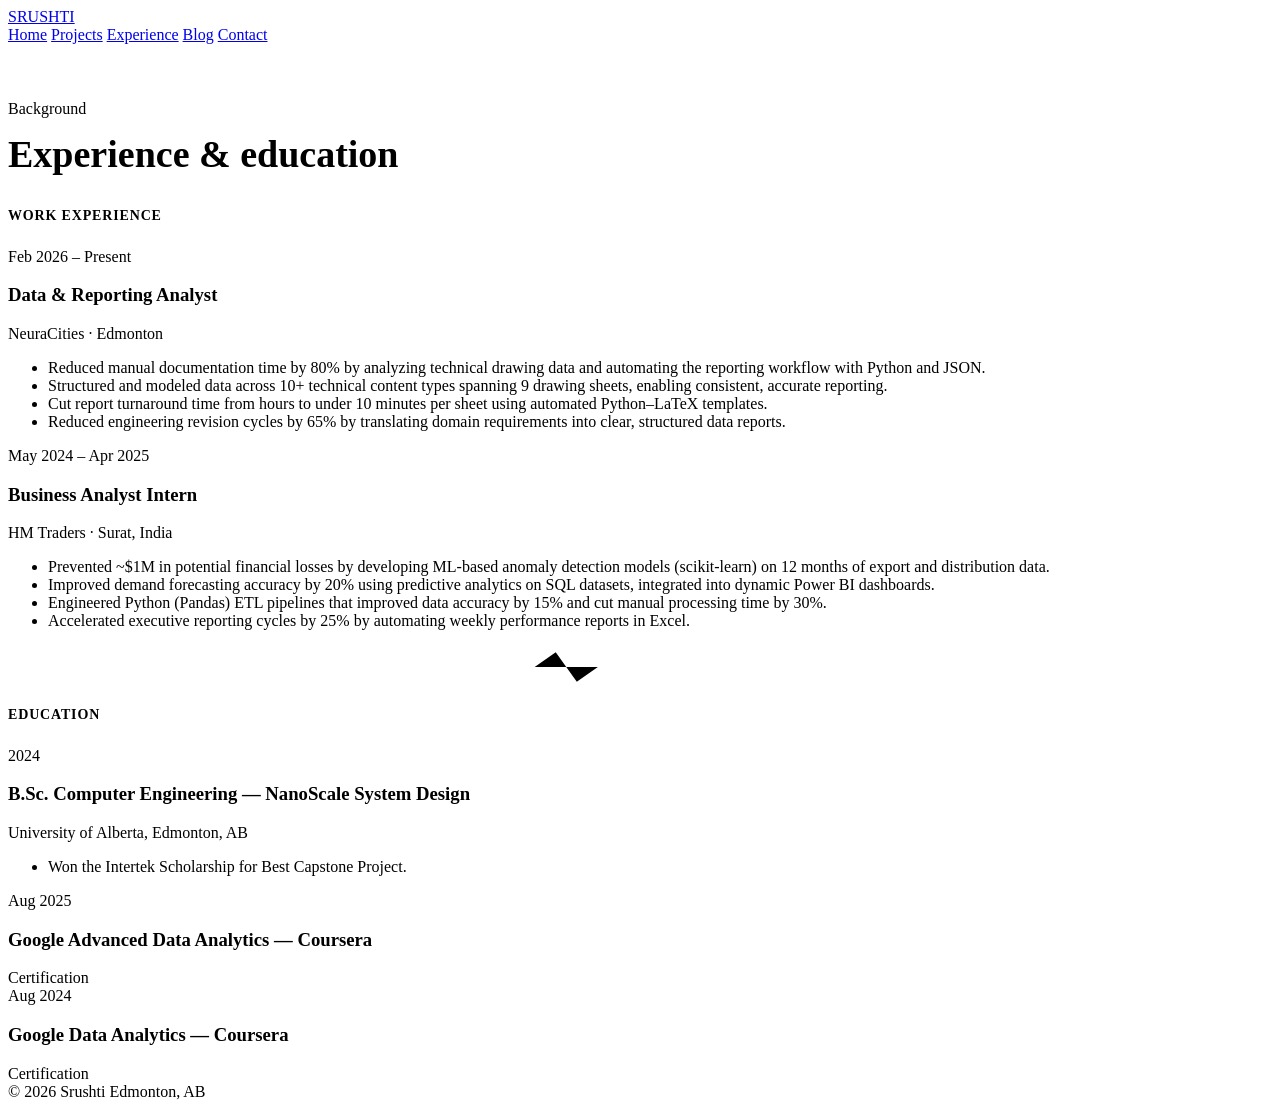
==== experience.html @ 718be2dc "Add files via upload" ====
<!DOCTYPE html>
<html lang="en">
<head>
<meta charset="UTF-8">
<meta name="viewport" content="width=device-width, initial-scale=1.0">
<title>Experience — Srushti</title>
<link rel="preconnect" href="https://fonts.googleapis.com">
<link href="https://fonts.googleapis.com/css2?family=Space+Grotesk:wght@500;600;700&family=Inter:wght@400;500;600&family=JetBrains+Mono:wght@400;500&display=swap" rel="stylesheet">
<link rel="stylesheet" href="css/style.css">
</head>
<body>

<header class="site-nav">
  <div class="nav-inner">
    <a href="index.html" class="brand"><span class="dot"></span>SRUSHTI</a>
    <nav class="links">
      <a href="index.html">Home</a>
      <a href="projects.html">Projects</a>
      <a href="experience.html" class="active">Experience</a>
      <a href="blog.html">Blog</a>
      <a href="contact.html">Contact</a>
    </nav>
  </div>
</header>

<section class="tight" style="padding-top:56px;">
  <div class="wrap">
    <span class="eyebrow">Background</span>
    <h2 style="margin-top:14px; font-size:38px;">Experience &amp; education</h2>
  </div>
</section>

<section class="tight">
  <div class="wrap">
    <h3 style="font-size:14px; font-family: var(--font-mono); letter-spacing:0.06em; text-transform:uppercase; color:var(--ink-muted); margin-bottom:24px;">Work experience</h3>
    <div class="timeline">

      <div class="timeline-item">
        <span class="when">Feb 2026 – Present</span>
        <h3>Data &amp; Reporting Analyst</h3>
        <span class="org">NeuraCities · Edmonton</span>
        <ul>
          <li>Reduced manual documentation time by 80% by analyzing technical drawing data and automating the reporting workflow with Python and JSON.</li>
          <li>Structured and modeled data across 10+ technical content types spanning 9 drawing sheets, enabling consistent, accurate reporting.</li>
          <li>Cut report turnaround time from hours to under 10 minutes per sheet using automated Python–LaTeX templates.</li>
          <li>Reduced engineering revision cycles by 65% by translating domain requirements into clear, structured data reports.</li>
        </ul>
      </div>

      <div class="timeline-item">
        <span class="when">May 2024 – Apr 2025</span>
        <h3>Business Analyst Intern</h3>
        <span class="org">HM Traders · Surat, India</span>
        <ul>
          <li>Prevented ~$1M in potential financial losses by developing ML-based anomaly detection models (scikit-learn) on 12 months of export and distribution data.</li>
          <li>Improved demand forecasting accuracy by 20% using predictive analytics on SQL datasets, integrated into dynamic Power BI dashboards.</li>
          <li>Engineered Python (Pandas) ETL pipelines that improved data accuracy by 15% and cut manual processing time by 30%.</li>
          <li>Accelerated executive reporting cycles by 25% by automating weekly performance reports in Excel.</li>
        </ul>
      </div>

    </div>
  </div>
</section>

<svg class="signal-divider" viewBox="0 0 1200 40" preserveAspectRatio="none">
  <path d="M0,20 L500,20 L520,6 L540,34 L560,20 L1200,20"></path>
</svg>

<section class="tight">
  <div class="wrap">
    <h3 style="font-size:14px; font-family: var(--font-mono); letter-spacing:0.06em; text-transform:uppercase; color:var(--ink-muted); margin-bottom:24px;">Education</h3>
    <div class="timeline">

      <div class="timeline-item">
        <span class="when">2024</span>
        <h3>B.Sc. Computer Engineering — NanoScale System Design</h3>
        <span class="org">University of Alberta, Edmonton, AB</span>
        <ul>
          <li>Won the Intertek Scholarship for Best Capstone Project.</li>
        </ul>
      </div>

      <div class="timeline-item">
        <span class="when">Aug 2025</span>
        <h3>Google Advanced Data Analytics — Coursera</h3>
        <span class="org">Certification</span>
      </div>

      <div class="timeline-item">
        <span class="when">Aug 2024</span>
        <h3>Google Data Analytics — Coursera</h3>
        <span class="org">Certification</span>
      </div>

    </div>
  </div>
</section>

<footer>
  <div class="wrap">
    <span>© 2026 Srushti</span>
    <span>Edmonton, AB</span>
  </div>
</footer>

<script src="js/main.js"></script>
</body>
</html>
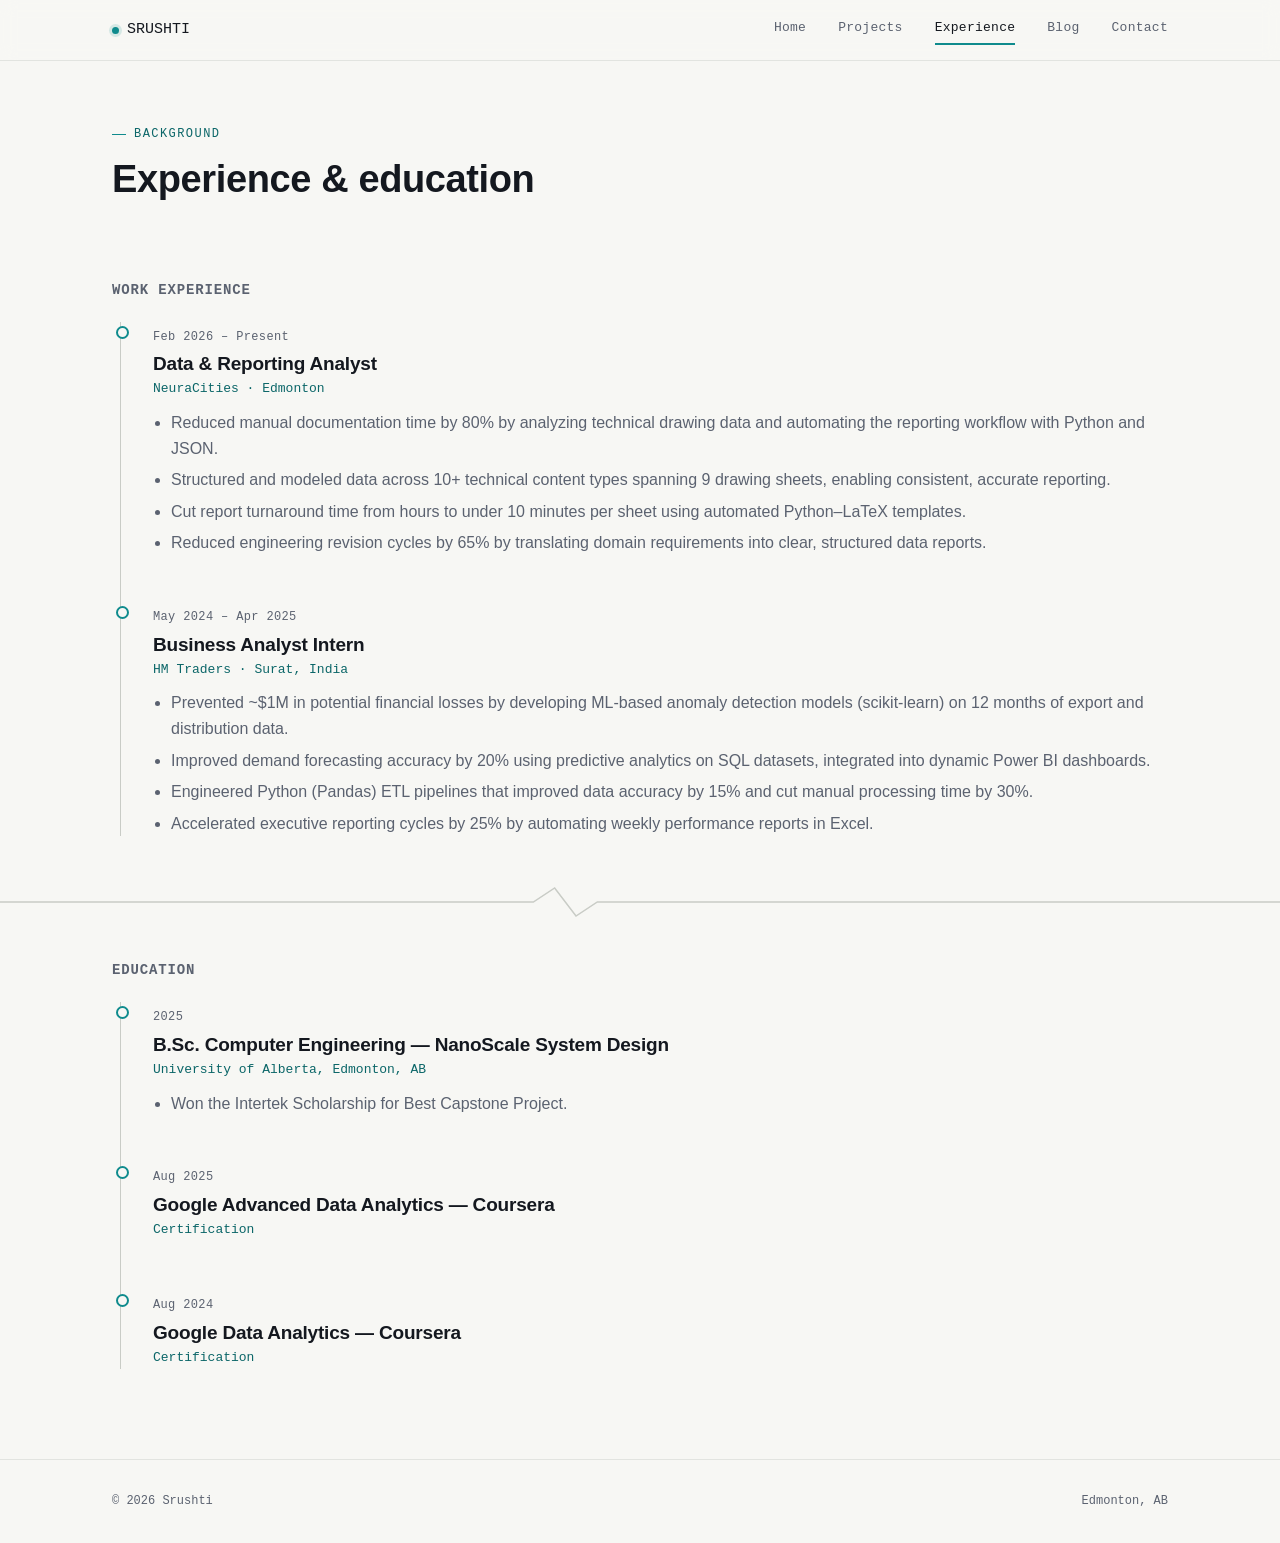
==== commit f66b9f30: "Update experience.html" ====
--- a/experience.html
+++ b/experience.html
@@ -73,7 +73,7 @@
     <div class="timeline">
 
       <div class="timeline-item">
-        <span class="when">2024</span>
+        <span class="when">2025</span>
         <h3>B.Sc. Computer Engineering — NanoScale System Design</h3>
         <span class="org">University of Alberta, Edmonton, AB</span>
         <ul>
--- a/css/style.css
+++ b/css/style.css
@@ -0,0 +1,775 @@
+/* ============================================================
+   DESIGN TOKENS
+   ============================================================ */
+:root {
+  --bg: #F7F7F4;
+  --bg-raised: #FFFFFF;
+  --ink: #14181F;
+  --ink-muted: #5B6270;
+  --line: #E2E4E0;
+  --line-strong: #C9CCC6;
+  --accent: #0F8B8D;      /* signal teal — primary interactive */
+  --accent-ink: #0B6668;
+  --amber: #E8A33D;       /* data highlight — used sparingly */
+
+  /* tool identity colors — small color-coded markers on tags/pills */
+  --c-python: #3B7FC4;
+  --c-sql: #0F8B8D;
+  --c-excel: #3F9142;
+  --c-powerbi: #E8A33D;
+  --c-tableau: #E1703F;
+  --c-ml: #8B5CF6;
+
+  --font-display: 'Space Grotesk', sans-serif;
+  --font-body: 'Inter', sans-serif;
+  --font-mono: 'JetBrains Mono', monospace;
+
+  --max-w: 1120px;
+  --radius: 3px;
+}
+
+* { box-sizing: border-box; }
+html { scroll-behavior: smooth; }
+
+@media (prefers-reduced-motion: reduce) {
+  html { scroll-behavior: auto; }
+  * { animation-duration: 0.01ms !important; animation-iteration-count: 1 !important; transition-duration: 0.01ms !important; }
+}
+
+body {
+  margin: 0;
+  background: var(--bg);
+  color: var(--ink);
+  font-family: var(--font-body);
+  font-size: 16px;
+  line-height: 1.6;
+  -webkit-font-smoothing: antialiased;
+}
+
+a { color: inherit; }
+
+.wrap {
+  max-width: var(--max-w);
+  margin: 0 auto;
+  padding: 0 32px;
+}
+
+h1, h2, h3, h4 {
+  font-family: var(--font-display);
+  font-weight: 600;
+  line-height: 1.15;
+  margin: 0;
+  letter-spacing: -0.01em;
+}
+
+.eyebrow {
+  font-family: var(--font-mono);
+  font-size: 12px;
+  letter-spacing: 0.12em;
+  text-transform: uppercase;
+  color: var(--accent-ink);
+  display: inline-flex;
+  align-items: center;
+  gap: 8px;
+}
+
+.eyebrow::before {
+  content: '';
+  width: 14px;
+  height: 1px;
+  background: var(--accent);
+  display: inline-block;
+}
+
+p { margin: 0 0 1em; color: var(--ink-muted); }
+
+/* ============================================================
+   NAV
+   ============================================================ */
+header.site-nav {
+  position: sticky;
+  top: 0;
+  z-index: 100;
+  background: rgba(247, 247, 244, 0.88);
+  backdrop-filter: blur(8px);
+  border-bottom: 1px solid var(--line);
+}
+
+.nav-inner {
+  max-width: var(--max-w);
+  margin: 0 auto;
+  padding: 18px 32px;
+  display: flex;
+  align-items: center;
+  justify-content: space-between;
+}
+
+.brand {
+  font-family: var(--font-mono);
+  font-weight: 500;
+  font-size: 15px;
+  text-decoration: none;
+  color: var(--ink);
+  display: flex;
+  align-items: center;
+  gap: 8px;
+}
+
+.brand .dot {
+  width: 7px;
+  height: 7px;
+  border-radius: 50%;
+  background: var(--accent);
+  box-shadow: 0 0 0 3px rgba(15,139,141,0.15);
+}
+
+nav.links {
+  display: flex;
+  gap: 32px;
+  font-family: var(--font-mono);
+  font-size: 13px;
+  letter-spacing: 0.02em;
+}
+
+nav.links a {
+  text-decoration: none;
+  color: var(--ink-muted);
+  position: relative;
+  padding-bottom: 3px;
+  transition: color 0.2s ease;
+}
+
+nav.links a:hover, nav.links a.active { color: var(--ink); }
+
+nav.links a.active::after {
+  content: '';
+  position: absolute;
+  left: 0; bottom: -3px;
+  width: 100%;
+  height: 2px;
+  background: var(--accent);
+}
+
+.nav-toggle { display: none; }
+
+@media (max-width: 720px) {
+  nav.links { display: none; }
+}
+
+/* ============================================================
+   SIGNAL DIVIDER — signature motif
+   ============================================================ */
+.signal-divider {
+  width: 100%;
+  height: 40px;
+  margin: 0;
+  display: block;
+}
+
+.signal-divider path {
+  fill: none;
+  stroke: var(--line-strong);
+  stroke-width: 1.4;
+}
+
+/* ============================================================
+   HERO
+   ============================================================ */
+.hero {
+  padding: 96px 0 64px;
+}
+
+.hero-grid {
+  display: grid;
+  grid-template-columns: 1.1fr 0.9fr;
+  gap: 48px;
+  align-items: center;
+}
+
+.hero h1 {
+  font-size: clamp(36px, 5vw, 58px);
+  margin: 20px 0 20px;
+}
+
+.hero .lede {
+  font-size: 18px;
+  max-width: 46ch;
+  color: var(--ink-muted);
+}
+
+.hero-actions {
+  display: flex;
+  gap: 16px;
+  margin-top: 28px;
+}
+
+#hero-canvas {
+  width: 100%;
+  height: 260px;
+  border: 1px solid var(--line);
+  background: var(--bg-raised);
+  border-radius: var(--radius);
+}
+
+@media (max-width: 860px) {
+  .hero-grid { grid-template-columns: 1fr; }
+}
+
+/* ============================================================
+   BUTTONS
+   ============================================================ */
+.btn {
+  font-family: var(--font-mono);
+  font-size: 13px;
+  letter-spacing: 0.02em;
+  padding: 12px 22px;
+  border-radius: var(--radius);
+  text-decoration: none;
+  display: inline-flex;
+  align-items: center;
+  gap: 8px;
+  transition: all 0.2s ease;
+  border: 1px solid transparent;
+}
+
+.btn-primary {
+  background: var(--ink);
+  color: var(--bg);
+}
+.btn-primary:hover { background: var(--accent-ink); }
+
+.btn-ghost {
+  border-color: var(--line-strong);
+  color: var(--ink);
+}
+.btn-ghost:hover { border-color: var(--ink); }
+
+/* ============================================================
+   SECTIONS
+   ============================================================ */
+section { padding: 64px 0; }
+section.tight { padding: 40px 0; }
+
+.section-head {
+  margin-bottom: 40px;
+}
+
+.section-head h2 {
+  font-size: 30px;
+  margin-top: 12px;
+}
+
+/* ============================================================
+   STACK / TOOLS STRIP
+   ============================================================ */
+.stack-strip {
+  display: flex;
+  flex-wrap: wrap;
+  gap: 10px;
+}
+
+.tool-pill {
+  font-family: var(--font-mono);
+  font-size: 12px;
+  letter-spacing: 0.03em;
+  padding: 7px 13px;
+  border: 1px solid var(--line-strong);
+  border-radius: 999px;
+  color: var(--ink-muted);
+  background: var(--bg-raised);
+  cursor: default;
+  transition: all 0.2s ease;
+}
+
+.tool-pill.filterable {
+  cursor: pointer;
+}
+
+.tool-pill.filterable:hover,
+.tool-pill.active {
+  border-color: var(--accent);
+  color: var(--accent-ink);
+  background: rgba(15,139,141,0.06);
+}
+
+/* color-coded tool markers — a small dot identifies the tool at a glance */
+.tool-pill::before,
+.project-card .tags span::before {
+  content: '';
+  display: inline-block;
+  width: 6px;
+  height: 6px;
+  border-radius: 50%;
+  margin-right: 6px;
+  vertical-align: middle;
+  background: var(--ink-muted);
+}
+.tag-python::before, [data-tool="python"]::before { background: var(--c-python) !important; }
+.tag-sql::before, [data-tool="sql"]::before { background: var(--c-sql) !important; }
+.tag-excel::before, [data-tool="excel"]::before { background: var(--c-excel) !important; }
+.tag-powerbi::before, [data-tool="power bi"]::before { background: var(--c-powerbi) !important; }
+.tag-tableau::before, [data-tool="tableau"]::before { background: var(--c-tableau) !important; }
+.tag-ml::before, [data-tool="ml"]::before { background: var(--c-ml) !important; }
+
+/* hero glow — soft multi-color gradient for visual warmth behind the canvas */
+.hero-visual {
+  position: relative;
+}
+.hero-visual::before {
+  content: '';
+  position: absolute;
+  inset: -30px;
+  background:
+    radial-gradient(circle at 20% 20%, rgba(59,127,196,0.16), transparent 55%),
+    radial-gradient(circle at 85% 30%, rgba(232,163,61,0.18), transparent 50%),
+    radial-gradient(circle at 60% 85%, rgba(139,92,246,0.14), transparent 55%);
+  filter: blur(6px);
+  z-index: 0;
+  border-radius: 12px;
+}
+.hero-visual canvas { position: relative; z-index: 1; }
+
+/* ============================================================
+   PROJECT CARDS
+   ============================================================ */
+.project-grid {
+  display: grid;
+  grid-template-columns: repeat(auto-fit, minmax(300px, 1fr));
+  gap: 24px;
+}
+
+.project-grid.compact {
+  grid-template-columns: repeat(auto-fit, minmax(260px, 1fr));
+  gap: 20px;
+}
+
+.category-head {
+  display: flex;
+  align-items: baseline;
+  gap: 12px;
+  margin: 56px 0 20px;
+}
+
+.category-head:first-child { margin-top: 0; }
+
+.category-head h3 {
+  font-size: 13px;
+  font-family: var(--font-mono);
+  letter-spacing: 0.08em;
+  text-transform: uppercase;
+  color: var(--ink-muted);
+}
+
+.category-head .line {
+  flex: 1;
+  height: 1px;
+  background: var(--line);
+}
+
+/* ============================================================
+   PROJECT INDEX — editorial row layout (no imagery)
+   ============================================================ */
+.project-index {
+  display: flex;
+  flex-direction: column;
+}
+
+.project-row {
+  display: grid;
+  grid-template-columns: 56px 1fr auto;
+  align-items: start;
+  gap: 28px;
+  padding: 30px 4px 30px 20px;
+  border-top: 1px solid var(--line);
+  text-decoration: none;
+  color: var(--ink);
+  position: relative;
+  transition: padding-left 0.25s ease, background 0.25s ease;
+}
+
+.project-index .project-row:last-child { border-bottom: 1px solid var(--line); }
+
+.project-row::before {
+  content: '';
+  position: absolute;
+  left: 0; top: 0; bottom: 0;
+  width: 3px;
+  background: var(--tool-color, var(--ink-muted));
+  transform: scaleY(0);
+  transform-origin: top;
+  transition: transform 0.3s ease;
+}
+
+a.project-row:hover::before { transform: scaleY(1); }
+a.project-row:hover { padding-left: 26px; background: rgba(20,24,31,0.015); }
+
+.project-row .idx {
+  font-family: var(--font-mono);
+  font-size: 13px;
+  color: var(--ink-muted);
+  padding-top: 4px;
+}
+
+.project-row .idx .dot {
+  width: 8px; height: 8px;
+  border-radius: 50%;
+  display: block;
+  margin-bottom: 8px;
+  background: var(--tool-color, var(--ink-muted));
+}
+
+.project-row h3 {
+  font-size: 24px;
+  margin-bottom: 8px;
+}
+
+.project-row p {
+  margin: 0;
+  max-width: 62ch;
+}
+
+.project-row .tags {
+  display: flex;
+  flex-wrap: wrap;
+  gap: 6px;
+  margin-top: 12px;
+}
+
+.project-row .tags span {
+  font-family: var(--font-mono);
+  font-size: 10.5px;
+  letter-spacing: 0.04em;
+  padding: 4px 9px;
+  background: var(--bg-raised);
+  border: 1px solid var(--line);
+  border-radius: 999px;
+  color: var(--ink-muted);
+}
+
+.project-row .side {
+  text-align: right;
+  padding-top: 4px;
+}
+
+.project-row .result {
+  font-family: var(--font-mono);
+  font-size: 13px;
+  color: var(--amber);
+  white-space: nowrap;
+  display: block;
+}
+
+.project-row .restricted-note {
+  font-family: var(--font-mono);
+  font-size: 11px;
+  color: var(--ink-muted);
+  white-space: nowrap;
+  margin-top: 6px;
+  display: block;
+}
+
+@media (max-width: 640px) {
+  .project-row {
+    grid-template-columns: 1fr;
+    gap: 10px;
+    padding-left: 4px;
+  }
+  .project-row .idx { display: flex; align-items: center; gap: 8px; }
+  .project-row .idx .dot { margin-bottom: 0; }
+  .project-row .side { text-align: left; }
+  a.project-row:hover { padding-left: 4px; }
+}
+
+.project-card {
+  background: var(--bg-raised);
+  border: 1px solid var(--line);
+  border-radius: var(--radius);
+  padding: 28px;
+  display: flex;
+  flex-direction: column;
+  gap: 14px;
+  position: relative;
+  overflow: hidden;
+  transition: transform 0.25s ease, border-color 0.25s ease, box-shadow 0.25s ease;
+  text-decoration: none;
+  color: var(--ink);
+}
+
+.project-card::before {
+  content: '';
+  position: absolute;
+  top: 0; left: 0;
+  width: 100%;
+  height: 2px;
+  background: var(--accent);
+  transform: scaleX(0);
+  transform-origin: left;
+  transition: transform 0.3s ease;
+}
+
+.project-card:hover {
+  transform: translateY(-3px);
+  border-color: var(--line-strong);
+  box-shadow: 0 12px 28px rgba(20,24,31,0.06);
+}
+
+.project-card:hover::before { transform: scaleX(1); }
+
+.project-card .thumb {
+  width: 100%;
+  height: 150px;
+  object-fit: cover;
+  border-radius: var(--radius);
+  border: 1px solid var(--line);
+  margin-bottom: 4px;
+  background: var(--bg);
+}
+
+/* signal-signature card art — replaces photos with an abstract waveform
+   tinted to the project's primary tool color, echoing the hero motif */
+.thumb-art {
+  width: 100%;
+  height: 150px;
+  border-radius: var(--radius);
+  border: 1px solid var(--line);
+  margin-bottom: 4px;
+  background-color: var(--bg);
+  background-image: radial-gradient(circle, var(--line) 1px, transparent 1px);
+  background-size: 16px 16px;
+  background-position: -4px -4px;
+  display: flex;
+  align-items: center;
+  justify-content: center;
+  overflow: hidden;
+}
+
+.thumb-art svg { width: 92px; height: 92px; display: block; margin: auto; }
+
+.thumb-art.tag-python { color: var(--c-python); }
+.thumb-art.tag-sql { color: var(--c-sql); }
+.thumb-art.tag-excel { color: var(--c-excel); }
+.thumb-art.tag-powerbi { color: var(--c-powerbi); }
+.thumb-art.tag-tableau { color: var(--c-tableau); }
+.thumb-art.tag-ml { color: var(--c-ml); }
+
+.project-card .tags {
+  display: flex;
+  flex-wrap: wrap;
+  gap: 6px;
+}
+
+.project-card .tags span {
+  font-family: var(--font-mono);
+  font-size: 10.5px;
+  letter-spacing: 0.04em;
+  padding: 4px 9px;
+  background: var(--bg);
+  border: 1px solid var(--line);
+  border-radius: 999px;
+  color: var(--ink-muted);
+}
+
+.project-card h3 {
+  font-size: 20px;
+}
+
+.project-card .result {
+  font-family: var(--font-mono);
+  font-size: 13px;
+  color: var(--amber);
+  font-weight: 500;
+}
+
+.project-card.placeholder {
+  border-style: dashed;
+  color: var(--ink-muted);
+  justify-content: center;
+  align-items: flex-start;
+  min-height: 200px;
+}
+
+.project-card.placeholder .eyebrow { color: var(--ink-muted); }
+.project-card.placeholder .eyebrow::before { background: var(--line-strong); }
+
+/* ============================================================
+   TIMELINE (experience / education)
+   ============================================================ */
+.timeline {
+  position: relative;
+  margin-left: 8px;
+  border-left: 1px solid var(--line-strong);
+  padding-left: 32px;
+}
+
+.timeline-item {
+  position: relative;
+  padding-bottom: 40px;
+}
+
+.timeline-item:last-child { padding-bottom: 0; }
+
+.timeline-item::before {
+  content: '';
+  position: absolute;
+  left: -37px;
+  top: 4px;
+  width: 9px;
+  height: 9px;
+  border-radius: 50%;
+  background: var(--bg);
+  border: 2px solid var(--accent);
+}
+
+.timeline-item .when {
+  font-family: var(--font-mono);
+  font-size: 12px;
+  color: var(--ink-muted);
+  letter-spacing: 0.03em;
+}
+
+.timeline-item h3 {
+  font-size: 19px;
+  margin: 6px 0 4px;
+}
+
+.timeline-item .org {
+  font-family: var(--font-mono);
+  font-size: 13px;
+  color: var(--accent-ink);
+  margin-bottom: 10px;
+  display: block;
+}
+
+.timeline-item ul {
+  margin: 10px 0 0;
+  padding-left: 18px;
+  color: var(--ink-muted);
+}
+
+.timeline-item li { margin-bottom: 6px; }
+
+/* ============================================================
+   BLOG
+   ============================================================ */
+.post-list { display: flex; flex-direction: column; }
+
+.post-row {
+  display: grid;
+  grid-template-columns: 140px 1fr;
+  gap: 24px;
+  padding: 26px 0;
+  border-bottom: 1px solid var(--line);
+  text-decoration: none;
+  color: var(--ink);
+  transition: opacity 0.2s ease;
+}
+
+.post-row:hover { opacity: 0.7; }
+
+.post-row .when {
+  font-family: var(--font-mono);
+  font-size: 12px;
+  color: var(--ink-muted);
+  padding-top: 4px;
+}
+
+.post-row h3 { font-size: 20px; margin-bottom: 8px; }
+.post-row p { margin: 0; }
+
+article.post {
+  max-width: 720px;
+  margin: 0 auto;
+}
+
+article.post .post-meta {
+  font-family: var(--font-mono);
+  font-size: 12px;
+  color: var(--ink-muted);
+  margin-bottom: 8px;
+}
+
+article.post h1 { font-size: 38px; margin-bottom: 24px; }
+article.post h2 { font-size: 24px; margin: 40px 0 14px; }
+article.post p { color: var(--ink); font-size: 16.5px; }
+article.post ul, article.post ol { color: var(--ink); padding-left: 20px; }
+article.post li { margin-bottom: 8px; }
+
+article.post blockquote {
+  border-left: 2px solid var(--accent);
+  margin: 24px 0;
+  padding: 4px 0 4px 20px;
+  color: var(--ink-muted);
+  font-style: italic;
+}
+
+article.post .callout {
+  background: var(--bg-raised);
+  border: 1px solid var(--line);
+  border-left: 2px solid var(--amber);
+  padding: 16px 20px;
+  border-radius: var(--radius);
+  font-family: var(--font-mono);
+  font-size: 13px;
+  color: var(--ink-muted);
+  margin: 24px 0;
+}
+
+/* ============================================================
+   CONTACT
+   ============================================================ */
+.contact-grid {
+  display: grid;
+  grid-template-columns: 1fr 1fr;
+  gap: 48px;
+}
+
+.contact-list { list-style: none; padding: 0; margin: 24px 0 0; }
+
+.contact-list li {
+  border-top: 1px solid var(--line);
+  padding: 16px 0;
+  display: flex;
+  justify-content: space-between;
+  align-items: center;
+}
+
+.contact-list li:last-child { border-bottom: 1px solid var(--line); }
+
+.contact-list .label {
+  font-family: var(--font-mono);
+  font-size: 12px;
+  color: var(--ink-muted);
+  text-transform: uppercase;
+  letter-spacing: 0.06em;
+}
+
+.contact-list a { text-decoration: none; font-weight: 500; }
+.contact-list a:hover { color: var(--accent-ink); }
+
+@media (max-width: 720px) {
+  .contact-grid { grid-template-columns: 1fr; }
+}
+
+/* ============================================================
+   FOOTER
+   ============================================================ */
+footer {
+  border-top: 1px solid var(--line);
+  padding: 32px 0;
+  margin-top: 40px;
+}
+
+footer .wrap {
+  display: flex;
+  justify-content: space-between;
+  align-items: center;
+  font-family: var(--font-mono);
+  font-size: 12px;
+  color: var(--ink-muted);
+}
+
+@media (max-width: 600px) {
+  footer .wrap { flex-direction: column; gap: 8px; text-align: center; }
+  .hero { padding: 64px 0 40px; }
+  .wrap { padding: 0 20px; }
+}
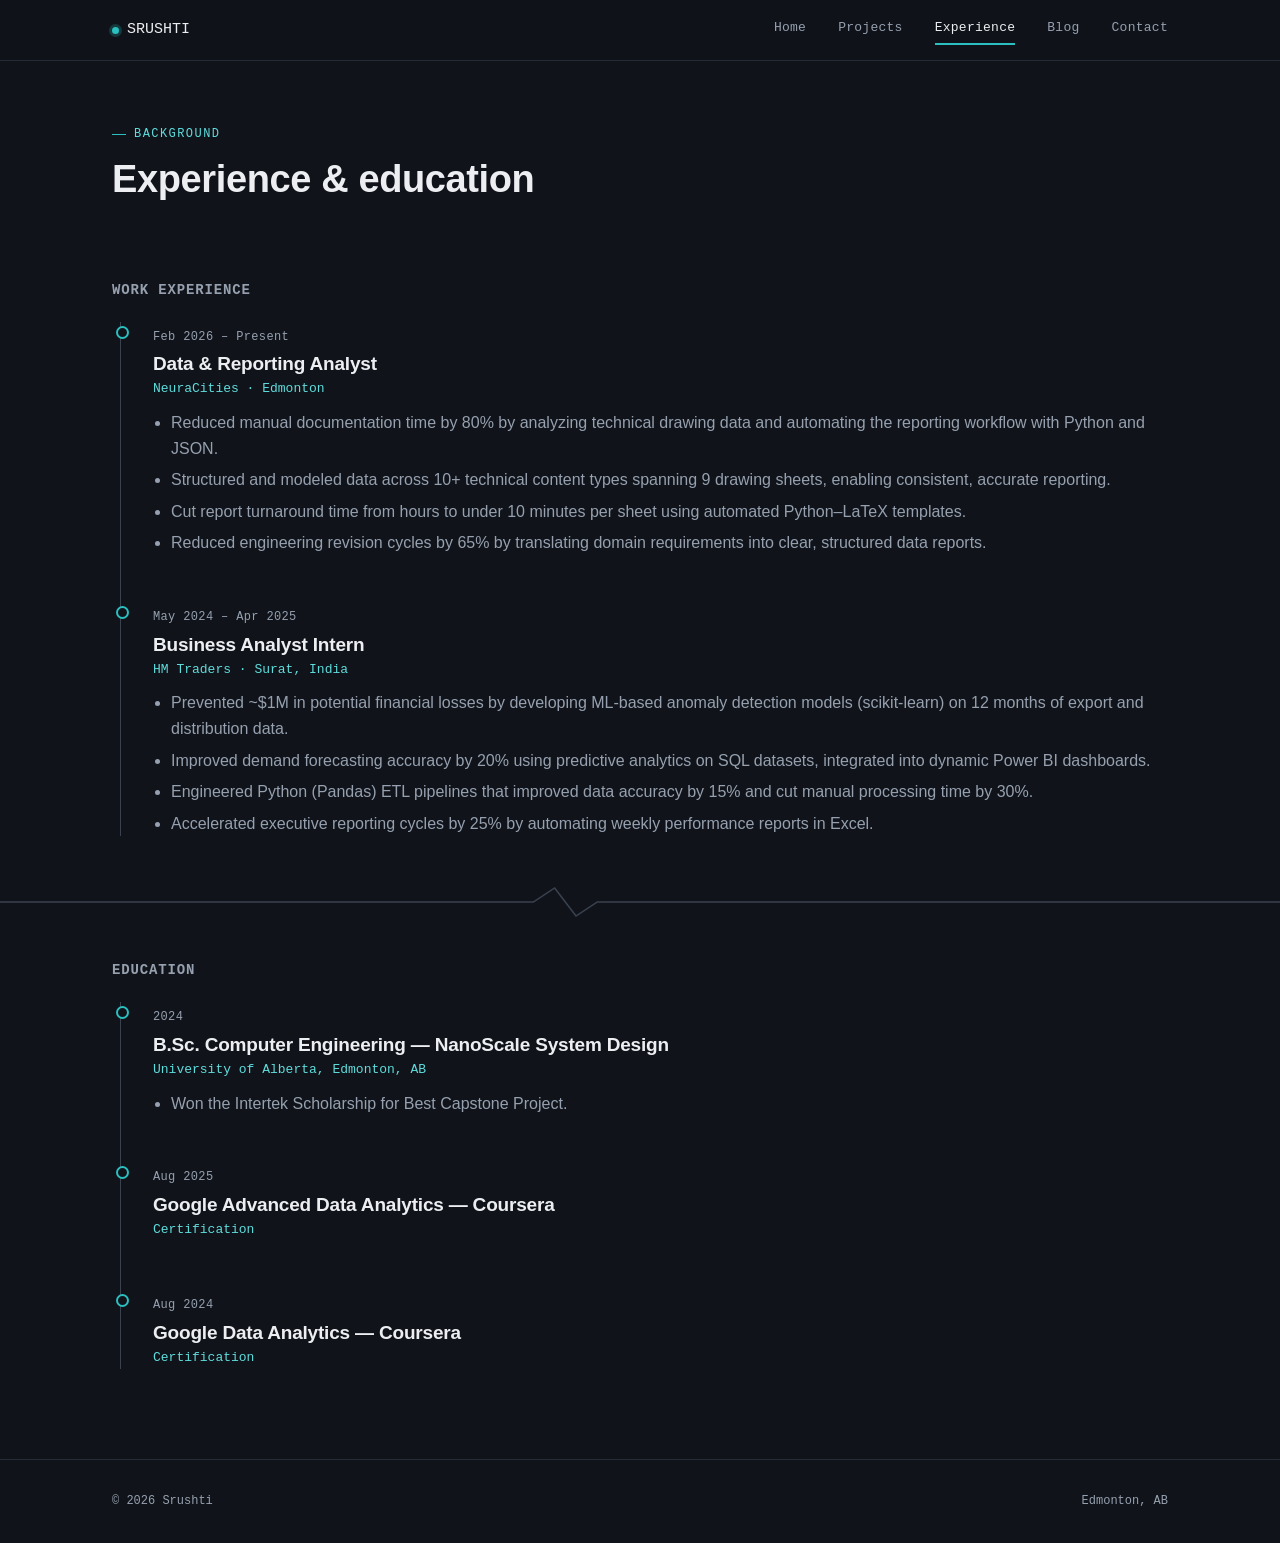
==== commit a8ec553e: "Add files via upload" ====
--- a/experience.html
+++ b/experience.html
@@ -73,7 +73,7 @@
     <div class="timeline">
 
       <div class="timeline-item">
-        <span class="when">2025</span>
+        <span class="when">2024</span>
         <h3>B.Sc. Computer Engineering — NanoScale System Design</h3>
         <span class="org">University of Alberta, Edmonton, AB</span>
         <ul>
--- a/css/style.css
+++ b/css/style.css
@@ -2,23 +2,23 @@
    DESIGN TOKENS
    ============================================================ */
 :root {
-  --bg: #F7F7F4;
-  --bg-raised: #FFFFFF;
-  --ink: #14181F;
-  --ink-muted: #5B6270;
-  --line: #E2E4E0;
-  --line-strong: #C9CCC6;
-  --accent: #0F8B8D;      /* signal teal — primary interactive */
-  --accent-ink: #0B6668;
-  --amber: #E8A33D;       /* data highlight — used sparingly */
+  --bg: #10141A;
+  --bg-raised: #171C24;
+  --ink: #ECEEF2;
+  --ink-muted: #96A0AF;
+  --line: #262C36;
+  --line-strong: #3A424F;
+  --accent: #2BBFBF;      /* signal teal — primary interactive */
+  --accent-ink: #5FDCDC;
+  --amber: #F0B94D;       /* data highlight — used sparingly */
 
   /* tool identity colors — small color-coded markers on tags/pills */
-  --c-python: #3B7FC4;
-  --c-sql: #0F8B8D;
-  --c-excel: #3F9142;
-  --c-powerbi: #E8A33D;
-  --c-tableau: #E1703F;
-  --c-ml: #8B5CF6;
+  --c-python: #6AA6E8;
+  --c-sql: #2BBFBF;
+  --c-excel: #5FC167;
+  --c-powerbi: #F0B94D;
+  --c-tableau: #F0895A;
+  --c-ml: #A98BFA;
 
   --font-display: 'Space Grotesk', sans-serif;
   --font-body: 'Inter', sans-serif;
@@ -90,7 +90,7 @@
   position: sticky;
   top: 0;
   z-index: 100;
-  background: rgba(247, 247, 244, 0.88);
+  background: rgba(16, 20, 26, 0.82);
   backdrop-filter: blur(8px);
   border-bottom: 1px solid var(--line);
 }
@@ -120,7 +120,7 @@
   height: 7px;
   border-radius: 50%;
   background: var(--accent);
-  box-shadow: 0 0 0 3px rgba(15,139,141,0.15);
+  box-shadow: 0 0 0 3px rgba(43,191,191,0.22);
 }
 
 nav.links {
@@ -184,6 +184,24 @@
   grid-template-columns: 1.1fr 0.9fr;
   gap: 48px;
   align-items: center;
+}
+
+.hero .eyebrow {
+  font-size: 14px;
+  font-weight: 500;
+  padding: 9px 18px;
+  border: 1px solid var(--line-strong);
+  border-radius: 999px;
+  background: var(--bg-raised);
+  color: var(--accent-ink);
+}
+
+.hero .eyebrow::before {
+  width: 8px;
+  height: 8px;
+  border-radius: 50%;
+  background: var(--accent);
+  box-shadow: 0 0 0 3px rgba(43,191,191,0.18);
 }
 
 .hero h1 {
@@ -289,7 +307,7 @@
 .tool-pill.active {
   border-color: var(--accent);
   color: var(--accent-ink);
-  background: rgba(15,139,141,0.06);
+  background: rgba(43,191,191,0.10);
 }
 
 /* color-coded tool markers — a small dot identifies the tool at a glance */
@@ -401,7 +419,7 @@
 }
 
 a.project-row:hover::before { transform: scaleY(1); }
-a.project-row:hover { padding-left: 26px; background: rgba(20,24,31,0.015); }
+a.project-row:hover { padding-left: 26px; background: rgba(255,255,255,0.025); }
 
 .project-row .idx {
   font-family: var(--font-mono);
@@ -510,7 +528,7 @@
 .project-card:hover {
   transform: translateY(-3px);
   border-color: var(--line-strong);
-  box-shadow: 0 12px 28px rgba(20,24,31,0.06);
+  box-shadow: 0 12px 28px rgba(0,0,0,0.35);
 }
 
 .project-card:hover::before { transform: scaleX(1); }
